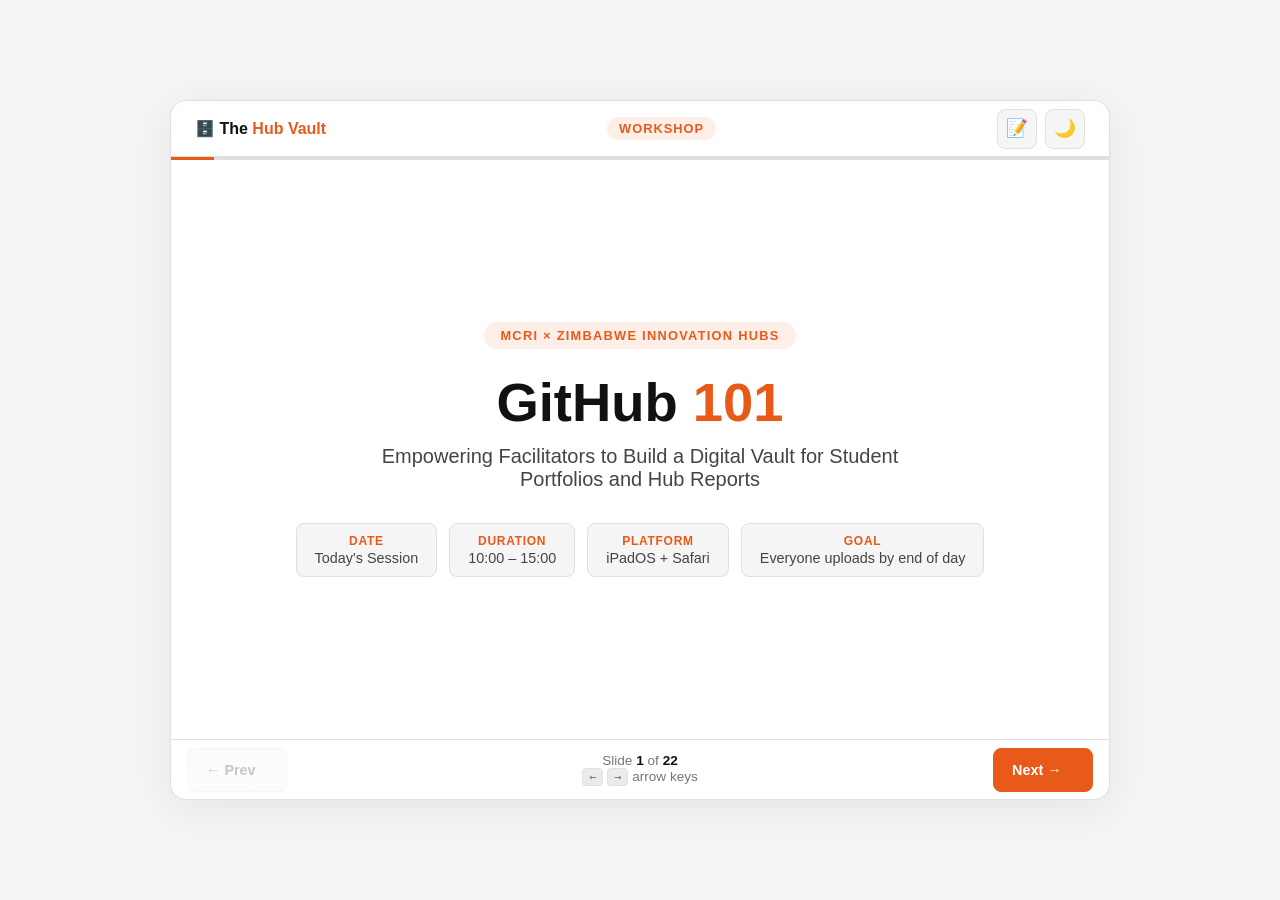
==== hub-workshop-presentation.html @ 920cb9e8 "Moved presentation to accomodate github pages" ====
<!DOCTYPE html>
<html lang="en">
<head>
  <meta charset="UTF-8" />
  <meta name="viewport" content="width=device-width, initial-scale=1.0" />
  <title>MCRI × Hub Facilitator Workshop — GitHub 101</title>
  <script>
    (function(){
      var t = localStorage.getItem('hub-vault-theme') ||
        (window.matchMedia('(prefers-color-scheme: dark)').matches ? 'dark' : 'light');
      document.documentElement.setAttribute('data-theme', t);
    })();
  </script>
  <style>
    /* ── Variables ─────────────────────────────────────────── */
    :root {
      --bg: #ffffff;
      --bg2: #f5f5f5;
      --bg3: #ebebeb;
      --card: #ffffff;
      --text: #111111;
      --text2: #444444;
      --text3: #777777;
      --accent: #e85a1a;
      --accent-h: #ff6b2b;
      --accent-bg: rgba(232, 90, 26, 0.1);
      --border: #e0e0e0;
      --shadow: rgba(0,0,0,0.07);
      --green: #16a34a;
      --green-bg: rgba(22,163,74,0.1);
      --amber: #d97706;
      --amber-bg: rgba(217,119,6,0.1);
      --blue: #2563eb;
      --blue-bg: rgba(37,99,235,0.1);
    }
    [data-theme="dark"] {
      --bg: #0f0f0f;
      --bg2: #1a1a1a;
      --bg3: #252525;
      --card: #1e1e1e;
      --text: #f0f0f0;
      --text2: #b0b0b0;
      --text3: #666666;
      --accent: #ff6b2b;
      --accent-h: #ff8c55;
      --accent-bg: rgba(255,107,43,0.12);
      --border: #333333;
      --shadow: rgba(0,0,0,0.35);
      --green: #22c55e;
      --green-bg: rgba(34,197,94,0.1);
      --amber: #fbbf24;
      --amber-bg: rgba(251,191,36,0.1);
      --blue: #60a5fa;
      --blue-bg: rgba(96,165,250,0.1);
    }

    /* ── Reset ─────────────────────────────────────────────── */
    *, *::before, *::after { box-sizing: border-box; margin: 0; padding: 0; }
    html { height: 100%; }
    body {
      height: 100%;
      font-family: -apple-system, BlinkMacSystemFont, 'Segoe UI', sans-serif;
      background: var(--bg2);
      color: var(--text);
      display: flex;
      align-items: center;
      justify-content: center;
      padding: 20px;
      overflow: hidden;
      transition: background .2s, color .2s;
    }

    /* ── Presentation Card ──────────────────────────────────── */
    #presentation-card {
      display: flex;
      flex-direction: column;
      width: 100%;
      max-width: 940px;
      height: min(700px, calc(100vh - 40px));
      background: var(--card);
      border: 1px solid var(--border);
      border-radius: 16px;
      box-shadow: 0 8px 48px var(--shadow);
      overflow: hidden;
      transition: height .3s ease;
    }
    #presentation-card.tall {
      height: calc(100vh - 40px);
    }
    ul, ol { padding-left: 1.4em; }
    li { margin-bottom: .45em; color: var(--text2); line-height: 1.6; font-size: 1rem; }
    strong { color: var(--text); font-weight: 700; }
    code {
      font-family: 'SF Mono', 'Fira Code', monospace;
      font-size: .85em;
      background: var(--bg3);
      color: var(--accent);
      padding: 2px 6px;
      border-radius: 4px;
      border: 1px solid var(--border);
    }

    /* ── Header ────────────────────────────────────────────── */
    #header {
      flex-shrink: 0;
      display: flex;
      align-items: center;
      justify-content: space-between;
      padding: 0 24px;
      height: 56px;
      border-bottom: 1px solid var(--border);
      background: var(--card);
      gap: 12px;
      border-radius: 16px 16px 0 0;
    }
    .h-logo {
      font-weight: 800;
      font-size: 1rem;
      color: var(--text);
      white-space: nowrap;
    }
    .h-logo span { color: var(--accent); }
    .h-phase {
      font-size: .8rem;
      font-weight: 700;
      letter-spacing: .08em;
      text-transform: uppercase;
      background: var(--accent-bg);
      color: var(--accent);
      padding: 4px 12px;
      border-radius: 100px;
      white-space: nowrap;
      transition: opacity .3s;
    }
    .h-controls {
      display: flex;
      align-items: center;
      gap: 8px;
    }
    .icon-btn {
      width: 40px; height: 40px;
      display: flex; align-items: center; justify-content: center;
      background: var(--bg2);
      border: 1px solid var(--border);
      border-radius: 8px;
      cursor: pointer;
      font-size: 1.1rem;
      color: var(--text2);
      transition: background .15s, border-color .15s;
      flex-shrink: 0;
    }
    .icon-btn:hover { background: var(--accent-bg); border-color: var(--accent); color: var(--accent); }
    .icon-btn.active { background: var(--accent-bg); border-color: var(--accent); color: var(--accent); }

    /* ── Progress Bar ──────────────────────────────────────── */
    #progress-bar {
      flex-shrink: 0;
      height: 3px;
      background: var(--border);
    }
    #progress-fill {
      height: 100%;
      background: var(--accent);
      transition: width .3s ease;
    }

    /* ── Slide Stage ───────────────────────────────────────── */
    #stage {
      flex: 1;
      overflow-y: auto;
      position: relative;
    }

    /* ── Slides ────────────────────────────────────────────── */
    .slide {
      display: none;
      padding: 32px 28px 20px;
      max-width: 860px;
      width: 100%;
      margin: 0 auto;
      animation: fadeIn .25s ease;
    }
    .slide.active { display: block; }
    @keyframes fadeIn { from { opacity: 0; transform: translateY(8px); } to { opacity: 1; transform: none; } }

    /* Cover slide */
    .slide-cover {
      display: none;
      flex-direction: column;
      align-items: center;
      justify-content: center;
      text-align: center;
      min-height: 100%;
      padding: 40px 24px;
    }
    .slide-cover.active { display: flex; }
    .cover-eyebrow {
      display: inline-block;
      background: var(--accent-bg);
      color: var(--accent);
      font-size: .8rem;
      font-weight: 700;
      letter-spacing: .1em;
      text-transform: uppercase;
      padding: 6px 16px;
      border-radius: 100px;
      margin-bottom: 24px;
    }
    .cover-title {
      font-size: clamp(2rem, 6vw, 3.4rem);
      font-weight: 900;
      line-height: 1.1;
      margin-bottom: 12px;
    }
    .cover-title span { color: var(--accent); }
    .cover-sub {
      font-size: clamp(1rem, 2.5vw, 1.25rem);
      color: var(--text2);
      max-width: 540px;
      margin-bottom: 32px;
    }
    .cover-meta {
      display: flex;
      flex-wrap: wrap;
      gap: 12px;
      justify-content: center;
    }
    .meta-pill {
      background: var(--bg2);
      border: 1px solid var(--border);
      border-radius: 8px;
      padding: 10px 18px;
      font-size: .9rem;
      color: var(--text2);
    }
    .meta-pill strong { color: var(--accent); display: block; font-size: .75rem; text-transform: uppercase; letter-spacing: .06em; margin-bottom: 2px; }

    /* Break / Lunch slide */
    .slide-break {
      display: none;
      flex-direction: column;
      align-items: center;
      justify-content: center;
      text-align: center;
      min-height: 100%;
      padding: 40px 24px;
    }
    .slide-break.active { display: flex; }
    .break-icon { font-size: 5rem; margin-bottom: 16px; }
    .break-title { font-size: clamp(1.8rem, 5vw, 3rem); font-weight: 900; margin-bottom: 8px; }
    .break-time { font-size: 1.1rem; color: var(--text2); margin-bottom: 24px; }
    .break-note {
      background: var(--bg2);
      border: 1px solid var(--border);
      border-radius: 12px;
      padding: 16px 24px;
      font-size: .95rem;
      color: var(--text2);
      max-width: 480px;
    }

    /* Slide header */
    .slide-phase {
      font-size: .75rem;
      font-weight: 700;
      letter-spacing: .1em;
      text-transform: uppercase;
      color: var(--accent);
      margin-bottom: 6px;
    }
    .slide-title {
      font-size: clamp(1.8rem, 4.5vw, 2.6rem);
      font-weight: 800;
      margin-bottom: 8px;
      line-height: 1.15;
    }
    .slide-subtitle {
      font-size: 1.05rem;
      color: var(--text2);
      margin-bottom: 24px;
      max-width: 640px;
    }

    /* Card grid */
    .cards {
      display: grid;
      grid-template-columns: repeat(auto-fit, minmax(220px, 1fr));
      gap: 16px;
      margin-bottom: 16px;
    }
    .cards-2 { grid-template-columns: repeat(auto-fit, minmax(300px, 1fr)); }
    .card {
      background: var(--card);
      border: 1px solid var(--border);
      border-radius: 12px;
      padding: 22px 20px;
      box-shadow: 0 2px 8px var(--shadow);
    }
    .card-icon { font-size: 2.6rem; margin-bottom: 12px; display: block; }
    .card h3 { font-size: 1.2rem; margin-bottom: 8px; }
    .card h4 { font-size: 1.05rem; margin-bottom: 8px; }
    .card p { font-size: 1rem; color: var(--text2); margin: 0; line-height: 1.5; }
    .card.accent { border-color: var(--accent); border-top: 3px solid var(--accent); }
    .card.green { border-top: 3px solid var(--green); }
    .card.amber { border-top: 3px solid var(--amber); }
    .card.blue { border-top: 3px solid var(--blue); }

    /* Callout */
    .callout {
      border-left: 4px solid var(--accent);
      background: var(--accent-bg);
      border-radius: 0 8px 8px 0;
      padding: 14px 18px;
      margin-bottom: 16px;
      font-size: .95rem;
    }
    .callout strong { color: var(--accent); display: block; margin-bottom: 4px; }
    .callout.warning { border-left-color: var(--amber); background: var(--amber-bg); }
    .callout.warning strong { color: var(--amber); }
    .callout.success { border-left-color: var(--green); background: var(--green-bg); }
    .callout.success strong { color: var(--green); }
    .callout.info { border-left-color: var(--blue); background: var(--blue-bg); }
    .callout.info strong { color: var(--blue); }

    /* Step badge (used inside cards on step slides) */
    .step-badge {
      width: 44px; height: 44px;
      background: var(--accent);
      color: #fff;
      border-radius: 50%;
      display: flex; align-items: center; justify-content: center;
      font-weight: 800; font-size: 1.3rem;
      margin-bottom: 12px;
      flex-shrink: 0;
    }

    /* TOC */
    .toc-list { list-style: none; padding: 0; display: flex; flex-direction: column; gap: 8px; }
    .toc-item {
      display: flex;
      align-items: center;
      gap: 14px;
      background: var(--card);
      border: 1px solid var(--border);
      border-radius: 10px;
      padding: 14px 18px;
      cursor: pointer;
      transition: border-color .15s, background .15s;
      text-decoration: none;
      color: var(--text);
    }
    .toc-item:hover { border-color: var(--accent); background: var(--accent-bg); }
    .toc-time {
      font-size: .8rem;
      font-weight: 700;
      color: var(--accent);
      background: var(--accent-bg);
      padding: 3px 8px;
      border-radius: 6px;
      white-space: nowrap;
    }
    .toc-item h4 { font-size: .95rem; margin: 0; }
    .toc-item p { font-size: .8rem; color: var(--text3); margin: 0; }
    .toc-dot {
      width: 10px; height: 10px;
      border-radius: 50%;
      background: var(--border);
      flex-shrink: 0;
    }
    .toc-dot.orange { background: var(--accent); }
    .toc-dot.green { background: var(--green); }
    .toc-dot.blue { background: var(--blue); }
    .toc-dot.amber { background: var(--amber); }
    .toc-dot.gray { background: var(--text3); }

    /* Comparison */
    .compare { display: grid; grid-template-columns: 1fr 1fr; gap: 12px; margin-bottom: 16px; }
    .compare-col { border-radius: 10px; padding: 20px; }
    .compare-col.bad { background: rgba(239,68,68,.09); border: 1px solid rgba(239,68,68,.25); }
    .compare-col.good { background: var(--green-bg); border: 1px solid rgba(22,163,74,.25); }
    .compare-col h4 { margin-bottom: 10px; font-size: .9rem; }
    .compare-col.bad h4 { color: #ef4444; }
    .compare-col.good h4 { color: var(--green); }

    /* Table */
    .tbl-wrap { overflow-x: auto; border: 1px solid var(--border); border-radius: 10px; margin-bottom: 16px; }
    table { width: 100%; border-collapse: collapse; font-size: .9rem; }
    thead { background: var(--accent); color: #fff; }
    thead th { padding: 11px 14px; text-align: left; font-weight: 700; }
    tbody td { padding: 11px 14px; color: var(--text2); border-bottom: 1px solid var(--border); }
    tbody tr:last-child td { border-bottom: none; }
    tbody tr:nth-child(even) { background: var(--bg2); }

    /* Notes panel */
    #notes-panel {
      flex-shrink: 0;
      background: var(--bg2);
      border-top: 2px solid var(--accent);
      padding: 14px 24px;
      display: none;
      max-height: 160px;
      overflow-y: auto;
    }
    #notes-panel.visible { display: block; }
    #notes-panel strong { color: var(--accent); font-size: .8rem; text-transform: uppercase; letter-spacing: .08em; display: block; margin-bottom: 6px; }
    #notes-panel p, #notes-panel ul, #notes-panel li {
      font-size: .9rem;
      color: var(--text2);
      margin-bottom: 4px;
    }

    /* Footer Nav */
    #footer {
      flex-shrink: 0;
      display: flex;
      align-items: center;
      justify-content: space-between;
      padding: 0 16px;
      height: 60px;
      border-top: 1px solid var(--border);
      background: var(--card);
      gap: 12px;
      border-radius: 0 0 16px 16px;
    }
    .nav-btn {
      display: flex; align-items: center; gap: 6px;
      min-width: 100px; height: 44px;
      padding: 0 18px;
      background: var(--bg2);
      border: 1px solid var(--border);
      border-radius: 8px;
      cursor: pointer;
      font-size: .9rem;
      font-weight: 600;
      color: var(--text2);
      transition: all .15s;
      white-space: nowrap;
    }
    .nav-btn:hover:not(:disabled) { background: var(--accent-bg); border-color: var(--accent); color: var(--accent); }
    .nav-btn:disabled { opacity: .3; cursor: not-allowed; }
    .nav-btn.primary { background: var(--accent); border-color: var(--accent); color: #fff; }
    .nav-btn.primary:hover:not(:disabled) { background: var(--accent-h); border-color: var(--accent-h); color: #fff; }
    .slide-counter {
      font-size: .85rem;
      color: var(--text3);
      text-align: center;
      flex: 1;
    }
    .slide-counter strong { color: var(--text); }

    /* Keyboard hint */
    .kbd {
      display: inline-flex; align-items: center; justify-content: center;
      background: var(--bg3);
      border: 1px solid var(--border);
      border-radius: 4px;
      padding: 1px 6px;
      font-size: .75rem;
      font-family: monospace;
      color: var(--text3);
    }

    /* Scrollbar */
    #stage::-webkit-scrollbar { width: 5px; }
    #stage::-webkit-scrollbar-track { background: transparent; }
    #stage::-webkit-scrollbar-thumb { background: var(--border); border-radius: 3px; }

    /* Responsive */
    @media (max-width: 600px) {
      .slide { padding: 24px 16px 16px; }
      .cards { grid-template-columns: 1fr; }
      .cards-2 { grid-template-columns: 1fr; }
      .compare { grid-template-columns: 1fr; }
      .nav-btn { min-width: 80px; padding: 0 12px; font-size: .85rem; }
      #header { padding: 0 14px; }
    }
  </style>
</head>
<body>

<!-- ── Presentation Card ──────────────────────────────────── -->
<div id="presentation-card">

<!-- ── Header ─────────────────────────────────────────────── -->
<div id="header">
  <div class="h-logo">🗄️ The <span>Hub Vault</span></div>
  <div class="h-phase" id="phase-label">Workshop</div>
  <div class="h-controls">
    <button class="icon-btn" id="notes-toggle" title="Toggle facilitator notes (N)">📝</button>
    <button class="icon-btn" id="theme-btn" title="Toggle light/dark mode">🌙</button>
  </div>
</div>

<!-- ── Progress Bar ───────────────────────────────────────── -->
<div id="progress-bar"><div id="progress-fill"></div></div>

<!-- ── Slide Stage ────────────────────────────────────────── -->
<div id="stage">

  <!-- ════════════════════════════════════════════════════════
       SLIDE 1 — COVER
       ════════════════════════════════════════════════════════ -->
  <div class="slide slide-cover" data-phase="Workshop" data-notes="Welcome everyone. Give people 5 minutes to settle and get their iPads out. Start on time — a workshop that starts late sets the wrong tone.">
    <div class="cover-eyebrow">MCRI × Zimbabwe Innovation Hubs</div>
    <h1 class="cover-title">GitHub <span>101</span></h1>
    <p class="cover-sub">Empowering Facilitators to Build a Digital Vault for Student Portfolios and Hub Reports</p>
    <div class="cover-meta">
      <div class="meta-pill"><strong>Date</strong>Today's Session</div>
      <div class="meta-pill"><strong>Duration</strong>10:00 – 15:00</div>
      <div class="meta-pill"><strong>Platform</strong>iPadOS + Safari</div>
      <div class="meta-pill"><strong>Goal</strong>Everyone uploads by end of day</div>
    </div>
  </div>

  <!-- ════════════════════════════════════════════════════════
       SLIDE 2 — TABLE OF CONTENTS
       ════════════════════════════════════════════════════════ -->
  <div class="slide" data-phase="Agenda" data-notes="Walk through the agenda quickly. Ask if anyone has a hard stop before 15:00. Confirm Wi-Fi is working NOW — not at the moment someone needs to upload.">
    <p class="slide-phase">Today's Plan</p>
    <h2 class="slide-title">What We're Covering</h2>
    <ul class="toc-list">
      <li class="toc-item" onclick="goToSlide(2)">
        <div class="toc-dot orange"></div>
        <span class="toc-time">10:00–10:45</span>
        <div><h4>Phase 1: The "Why" &amp; The Digital Vault</h4><p>What GitHub is, the iPad wipe problem, the Receipts demo</p></div>
      </li>
      <li class="toc-item" onclick="goToSlide(6)">
        <div class="toc-dot orange"></div>
        <span class="toc-time">10:45–11:30</span>
        <div><h4>Phase 2: The iPad-to-GitHub Pipeline</h4><p>Live demo + everyone uploads their first PDF</p></div>
      </li>
      <li class="toc-item" onclick="goToSlide(13)">
        <div class="toc-dot gray"></div>
        <span class="toc-time">11:30–11:45</span>
        <div><h4>☕ Break</h4><p>15 minutes</p></div>
      </li>
      <li class="toc-item" onclick="goToSlide(14)">
        <div class="toc-dot blue"></div>
        <span class="toc-time">11:45–13:00</span>
        <div><h4>Phase 3: Ownership — Creating Hub Repos</h4><p>Everyone builds their own hub repository</p></div>
      </li>
      <li class="toc-item" onclick="goToSlide(17)">
        <div class="toc-dot gray"></div>
        <span class="toc-time">13:00–14:00</span>
        <div><h4>🍽️ Lunch</h4><p>1 hour</p></div>
      </li>
      <li class="toc-item" onclick="goToSlide(18)">
        <div class="toc-dot green"></div>
        <span class="toc-time">14:00–14:45</span>
        <div><h4>Phase 4: Training the Trainers</h4><p>Scenario practice, student handover, weekly routines</p></div>
      </li>
      <li class="toc-item" onclick="goToSlide(20)">
        <div class="toc-dot amber"></div>
        <span class="toc-time">14:45–15:00</span>
        <div><h4>Closing &amp; The Golden Link</h4><p>Bookmarks, call to action, send-off</p></div>
      </li>
    </ul>
  </div>

  <!-- ════════════════════════════════════════════════════════
       SLIDE 3 — PHASE 1: THE PROBLEM
       ════════════════════════════════════════════════════════ -->
  <div class="slide" data-phase="Phase 1 — The Why" data-notes="This is your hook. Ask the room: 'Has anyone had a student lose their work?' Let them answer. The pain is real — make them feel it before you offer the solution. Don't rush past this slide.">
    <p class="slide-phase">Phase 1 — 10:00 to 10:45</p>
    <h2 class="slide-title">The Problem We're Solving</h2>
    <div class="callout warning">
      <strong>⚠️ The iPad Wipe Problem</strong>
      At the end of every cohort, hub iPads are reset. Every presentation, every project, every piece of student work — gone. Unless it's somewhere else.
    </div>
    <div class="compare">
      <div class="compare-col bad">
        <h4>❌ Without GitHub</h4>
        <ul>
          <li>iPad gets wiped — everything gone</li>
          <li>No proof. No portfolio. No record.</li>
          <li>Sponsors can't see what their money funded</li>
        </ul>
      </div>
      <div class="compare-col good">
        <h4>✅ With GitHub</h4>
        <ul>
          <li>iPad wipe? Doesn't matter</li>
          <li>Every upload is timestamped — permanent proof</li>
          <li>Sponsors see everything, from anywhere, no login</li>
        </ul>
      </div>
    </div>
    <div class="callout">
      <strong>The Blunt Truth</strong>
      If it's not on GitHub, it didn't happen. That's the rule. That's what we're here to fix today.
    </div>
  </div>

  <!-- ════════════════════════════════════════════════════════
       SLIDE 4 — WHAT IS GITHUB
       ════════════════════════════════════════════════════════ -->
  <div class="slide" data-phase="Phase 1 — The Why" data-notes="Don't say 'version control' or 'Git repository'. Use only these three analogies. Point to each card as you explain. Ask: 'Which of these three would help your students most?' Get answers.">
    <p class="slide-phase">Phase 1 — What is GitHub?</p>
    <h2 class="slide-title">Three Things GitHub Does For Us</h2>
    <p class="slide-subtitle">Forget the technical definition. Here is what it actually means for your hub.</p>
    <div class="cards">
      <div class="card accent">
        <span class="card-icon">📁</span>
        <h3>The Folder</h3>
        <p>Cloud storage for every project file — accessible from any device, forever.</p>
      </div>
      <div class="card accent">
        <span class="card-icon">⏳</span>
        <h3>The Time Machine</h3>
        <p>Delete a slide Monday — GitHub has it from Sunday. Nothing is ever truly lost.</p>
      </div>
      <div class="card accent">
        <span class="card-icon">🛂</span>
        <h3>The Digital Passport</h3>
        <p><em>"I showed up. I did the work. Here is the proof."</em></p>
      </div>
    </div>
  </div>

  <!-- ════════════════════════════════════════════════════════
       SLIDE 5 — THE TOUR + THE RECEIPTS
       ════════════════════════════════════════════════════════ -->
  <div class="slide" data-phase="Phase 1 — The Why" data-notes="Open the demo repository on the big screen NOW. Narrate as you scroll. Then click the Commits count — show the timestamp list. Say: 'This student uploaded at 2:47 PM on a Tuesday. That is a receipt. That is what we are building today.'">
    <p class="slide-phase">Phase 1 — The Live Demo</p>
    <h2 class="slide-title">What a Real Repository Looks Like</h2>
    <div class="cards">
      <div class="card">
        <span class="card-icon">📂</span>
        <h3>The File List</h3>
        <p>Every uploaded PDF in one place. No email. No WhatsApp. Just a link.</p>
      </div>
      <div class="card">
        <span class="card-icon">📖</span>
        <h3>The README</h3>
        <p>The front cover. Tells visitors what this hub is and what they'll find here.</p>
      </div>
      <div class="card green">
        <span class="card-icon">🕐</span>
        <h3>The Commits Tab</h3>
        <p>Every upload is timestamped. Who uploaded, what file, exact date and time. These are the receipts.</p>
      </div>
    </div>
    <div class="callout warning">
      <strong>⚠️ The Rule</strong>
      "I did the work" is a claim. A commit dated Tuesday at 2:47 PM is evidence. Teach this difference from day one.
    </div>
  </div>

  <!-- ════════════════════════════════════════════════════════
       SLIDE 7 — ACCOUNT CHECK
       ════════════════════════════════════════════════════════ -->
  <div class="slide" data-phase="Phase 1 — The Why" data-notes="Walk the room. Do NOT stand at the front. Move between tables. The 40-minute mark is the deadline for this — if someone is stuck, pair them with a buddy immediately and move on. Don't let one blocked person stall the entire room.">
    <p class="slide-phase">Phase 1 — Account Check</p>
    <h2 class="slide-title">Everyone In Before We Move On</h2>
    <div class="callout warning">
      <strong>⚠️ Do This Now — Deadline: 10:40 AM</strong>
      Everyone must be logged into GitHub on their iPad before Phase 2 starts. A person who can't log in during the pipeline demo falls 30 minutes behind instantly.
    </div>
    <div class="cards">
      <div class="card">
        <span class="card-icon">✅</span>
        <h3>Already Logged In</h3>
        <p>Open Safari → <code>github.com</code> → profile picture in top right. You're ready.</p>
      </div>
      <div class="card">
        <span class="card-icon">🔑</span>
        <h3>Forgot Password</h3>
        <p>Tap "Forgot password" → check email. Can't access email? Pair with a buddy now.</p>
      </div>
      <div class="card">
        <span class="card-icon">🆕</span>
        <h3>No Account Yet</h3>
        <p><code>github.com</code> → "Sign up." Username must be professional: <code>TendaiMoyo</code> not <code>coolkid99</code>.</p>
      </div>
    </div>
  </div>

  <!-- ════════════════════════════════════════════════════════
       SLIDE 8 — PHASE 2: PIPELINE OVERVIEW
       ════════════════════════════════════════════════════════ -->
  <div class="slide" data-phase="Phase 2 — The Pipeline" data-notes="Mirror your iPad to the big screen NOW. Say: 'Watch me do this end-to-end first, then you will do it.' Do the full demo at a slow, visible pace. THEN let them follow along.">
    <p class="slide-phase">Phase 2 — 10:45 to 11:30</p>
    <h2 class="slide-title">The iPad-to-GitHub Pipeline</h2>
    <p class="slide-subtitle">Four steps. This is the workflow your students will repeat every week.</p>
    <div class="cards">
      <div class="card">
        <span class="step-badge">1</span>
        <h3>Keynote — Create</h3>
        <p>One slide: "Hello from [Your Hub]." Any theme, any size.</p>
      </div>
      <div class="card">
        <span class="step-badge">2</span>
        <h3>Export — PDF</h3>
        <p>Tap ··· → Export → PDF → <strong>Good</strong> quality. PDFs open everywhere — Keynote files don't.</p>
      </div>
      <div class="card">
        <span class="step-badge">3</span>
        <h3>Save — Files App</h3>
        <p>Save to Files with a clear name: <code>Hello-HarareHub-YourName.pdf</code></p>
      </div>
      <div class="card">
        <span class="step-badge">4</span>
        <h3>Upload — GitHub</h3>
        <p>Safari → repo → Add file → Upload → select PDF → commit message → Commit.</p>
      </div>
    </div>
  </div>

  <!-- ════════════════════════════════════════════════════════
       SLIDE 9 — STEP 1: KEYNOTE
       ════════════════════════════════════════════════════════ -->
  <div class="slide" data-phase="Phase 2 — The Pipeline" data-notes="Keep this fast — everyone already knows Keynote. The point is that we're creating something real to upload. If anyone doesn't have Keynote, they can use Pages or even write a title on a plain slide. The app doesn't matter — the PDF does.">
    <p class="slide-phase">Phase 2 — Step 1</p>
    <h2 class="slide-title">Keynote: Create Your Slide</h2>
    <div class="callout info">
      <strong>🖥️ Mirror Your iPad Now</strong>
      Everyone watches you first. Then they copy. Don't let them race ahead.
    </div>
    <div class="cards cards-2">
      <div class="card">
        <h4>What to Create</h4>
        <ul style="margin-top:8px;">
          <li>Open Keynote on your iPad</li>
          <li>Create a new presentation — any theme</li>
          <li>Title slide only: <em>"Hello from [Your Hub Name]"</em></li>
          <li>Add your name as subtitle</li>
          <li>That's it — one slide is enough for this demo</li>
        </ul>
      </div>
      <div class="card">
        <h4>Why Not Just Upload the Keynote?</h4>
        <p style="margin-bottom:10px;">A <code>.key</code> file only opens in Apple Keynote. A PDF opens in:</p>
        <ul>
          <li>Any web browser</li>
          <li>Any phone or tablet</li>
          <li>A sponsor's Windows laptop</li>
          <li>GitHub's built-in viewer — no download needed</li>
        </ul>
      </div>
    </div>
  </div>

  <!-- ════════════════════════════════════════════════════════
       SLIDE 10 — STEP 2: EXPORT PDF
       ════════════════════════════════════════════════════════ -->
  <div class="slide" data-phase="Phase 2 — The Pipeline" data-notes="This is the step most people get wrong — they pick 'Best' quality and their file is 50MB and won't upload. Say this clearly: 'Good quality. Not Best. Good.' Point at the slide.">
    <p class="slide-phase">Phase 2 — Step 2</p>
    <h2 class="slide-title">Export as PDF from Keynote</h2>
    <div class="cards">
      <div class="card">
        <span class="step-badge">1</span>
        <h3>Tap the three dots (···)</h3>
        <p>Top-right corner of Keynote — the overflow menu.</p>
      </div>
      <div class="card">
        <span class="step-badge">2</span>
        <h3>Tap "Export" → PDF</h3>
        <p>Select PDF from the format options.</p>
      </div>
      <div class="card">
        <span class="step-badge">3</span>
        <h3>Choose Quality: GOOD</h3>
        <p>Best = 50MB+. Good = under 5MB. GitHub limit is 25MB. <strong>Always choose Good.</strong></p>
      </div>
      <div class="card">
        <span class="step-badge">4</span>
        <h3>Tap Export to confirm</h3>
        <p>PDF is generated. A share sheet appears next.</p>
      </div>
    </div>
    <div class="callout warning">
      <strong>⚠️ Say this out loud</strong>
      "Good. Not Best. Good. Best = file too large to upload."
    </div>
  </div>

  <!-- ════════════════════════════════════════════════════════
       SLIDE 11 — STEP 3: SAVE TO FILES
       ════════════════════════════════════════════════════════ -->
  <div class="slide" data-phase="Phase 2 — The Pipeline" data-notes="The most common issue here: people tap 'Save to Files' and don't know where it saved. Tell them: On My iPad → Keynote is where it usually goes. OR use the Recents section. Name the file properly — this matters for finding it in the next step.">
    <p class="slide-phase">Phase 2 — Step 3</p>
    <h2 class="slide-title">Save to the Files App</h2>
    <div class="cards">
      <div class="card">
        <span class="step-badge">1</span>
        <h3>Tap "Save to Files"</h3>
        <p>From the share sheet after export. Look for the Files icon.</p>
      </div>
      <div class="card">
        <span class="step-badge">2</span>
        <h3>Choose save location</h3>
        <p><strong>On My iPad</strong> or <strong>iCloud Drive</strong>. Either works — remember which.</p>
      </div>
      <div class="card">
        <span class="step-badge">3</span>
        <h3>Rename the file</h3>
        <p><code>Hello-HarareHub-TendaiMoyo.pdf</code> — Hub + Name. No spaces.</p>
      </div>
      <div class="card">
        <span class="step-badge">4</span>
        <h3>Tap Save — then verify</h3>
        <p>Open Files app and confirm your PDF is there before switching to Safari.</p>
      </div>
    </div>
    <div class="callout">
      <strong>💡 Quick Check</strong>
      Don't move to Step 4 until you can see your PDF in the Files app.
    </div>
  </div>

  <!-- ════════════════════════════════════════════════════════
       SLIDE 12 — STEP 4: UPLOAD TO GITHUB
       ════════════════════════════════════════════════════════ -->
  <div class="slide" data-phase="Phase 2 — The Pipeline" data-notes="Write the collaboration repo URL on a whiteboard or post it in your group chat NOW so everyone can navigate to it. Don't make them type it from memory.">
    <p class="slide-phase">Phase 2 — Step 4</p>
    <h2 class="slide-title">Upload to GitHub in Safari</h2>
    <div class="cards">
      <div class="card">
        <span class="step-badge">1</span>
        <h3>Open Safari → Collaboration Repo</h3>
        <p>Use the URL on screen or in the group chat. Confirm you're logged in.</p>
      </div>
      <div class="card">
        <span class="step-badge">2</span>
        <h3>Tap "Add file" → "Upload files"</h3>
        <p>Near the top of the file list. Don't see it? You're not logged in.</p>
      </div>
      <div class="card">
        <span class="step-badge">3</span>
        <h3>Find your PDF</h3>
        <p>On My iPad → Keynote → select file. Or use Recents at the top of the picker.</p>
      </div>
      <div class="card">
        <span class="step-badge">4</span>
        <h3>Write commit message → Commit</h3>
        <p><em>"Hello from [Hub Name] — [Your Name]"</em> → tap the green Commit button.</p>
      </div>
    </div>
  </div>

  <!-- ════════════════════════════════════════════════════════
       SLIDE 13 — THE ACTIVITY
       ════════════════════════════════════════════════════════ -->
  <div class="slide" data-phase="Phase 2 — The Pipeline" data-notes="Give everyone 10 minutes to do this on their own. Walk the room. Don't do it for them — guide with questions: 'Where are you stuck?' Don't touch anyone's iPad unless absolutely necessary.">
    <p class="slide-phase">Phase 2 — Group Activity</p>
    <h2 class="slide-title">Now It's Your Turn</h2>
    <p class="slide-subtitle">Every facilitator creates a "Hello" PDF and uploads it to the shared Collaboration Repository.</p>
    <div class="callout">
      <strong>📋 Your Task</strong>
      Follow the 4-step pipeline to upload your Hello PDF to the shared repo. Your file name must include your hub name and your name: <code>Hello-[HubName]-[YourName].pdf</code>
    </div>
    <div class="cards">
      <div class="card green">
        <h4>✅ When You're Done</h4>
        <ul style="margin-top:8px;">
          <li>You can see your file in the repo file list</li>
          <li>The Commits count has gone up by 1</li>
          <li>Your commit message is visible in the history</li>
        </ul>
      </div>
      <div class="card amber">
        <h4>⚠️ If You're Stuck</h4>
        <ul style="margin-top:8px;">
          <li>Check you're logged into GitHub in Safari</li>
          <li>Check the file exists in your Files app</li>
          <li>Refresh the page and try again</li>
          <li>Raise your hand — a buddy or facilitator will help</li>
        </ul>
      </div>
    </div>
  </div>

  <!-- ════════════════════════════════════════════════════════
       SLIDE 14 — THE MAGIC MOMENT
       ════════════════════════════════════════════════════════ -->
  <div class="slide" data-phase="Phase 2 — The Pipeline" data-notes="This is the most important moment of the workshop. Wait until most people have uploaded — aim for 80%+ before doing the refresh. The gasp when 20+ files appear is the moment they go from 'I understand it' to 'I BELIEVE it'. Don't rush it.">
    <p class="slide-phase">Phase 2 — The Magic Moment</p>
    <h2 class="slide-title">Watch What Happens When We Refresh</h2>
    <div class="callout success">
      <strong>✨ Do This Now on the Big Screen</strong>
      Refresh the Collaboration Repository. Watch every facilitator's "Hello" PDF appear — all at once. This is a live, shared space. It's working in real time.
    </div>
    <div class="cards cards-2">
      <div class="card">
        <span class="card-icon">🎯</span>
        <h3>What Just Happened</h3>
        <p>20+ files. 20+ people. One link. No email, no WhatsApp, no "can you send it again."</p>
      </div>
      <div class="card">
        <span class="card-icon">💬</span>
        <h3>The Point</h3>
        <p>Every PDF is someone who showed up. The repository is proof of a community.</p>
      </div>
    </div>
  </div>

  <!-- ════════════════════════════════════════════════════════
       SLIDE 15 — BREAK
       ════════════════════════════════════════════════════════ -->
  <div class="slide slide-break" data-phase="Break" data-notes="Use the break to walk around and check: who struggled most? Who finished fastest? Make a mental note — the fast ones become peer helpers in Phase 3.">
    <div class="break-icon">☕</div>
    <h2 class="break-title">Break Time</h2>
    <p class="break-time">11:30 – 11:45 | Back in 15 minutes</p>
    <div class="break-note">Facilitators: use this time to check that everyone who struggled has a buddy lined up for Phase 3. The transition from following along to working independently is where people get lost.</div>
  </div>

  <!-- ════════════════════════════════════════════════════════
       SLIDE 16 — PHASE 3: CREATE HUB REPO
       ════════════════════════════════════════════════════════ -->
  <div class="slide" data-phase="Phase 3 — Ownership" data-notes="Phase 3 is about independence. They're no longer uploading to YOUR repo — they're building their own. The goal: every facilitator leaves today with a live hub repository.">
    <p class="slide-phase">Phase 3 — 11:45 to 13:00</p>
    <h2 class="slide-title">Create Your Own Hub Repository</h2>
    <p class="slide-subtitle">This is the repository that will represent your hub for the entire 2026 cohort.</p>
    <div class="tbl-wrap">
      <table>
        <thead><tr><th>Hub</th><th>Repository Name</th></tr></thead>
        <tbody>
          <tr><td>Mosi-oa-Tunya</td><td><code>MosiHub-Cohort-2026</code></td></tr>
          <tr><td>Harare</td><td><code>HarareHub-Cohort-2026</code></td></tr>
          <tr><td>Bulawayo</td><td><code>BulawayoHub-Cohort-2026</code></td></tr>
          <tr><td>Mutare</td><td><code>MutareHub-Cohort-2026</code></td></tr>
          <tr><td>Gweru</td><td><code>GweruHub-Cohort-2026</code></td></tr>
          <tr><td>Other</td><td><code>[HubName]Hub-Cohort-2026</code></td></tr>
        </tbody>
      </table>
    </div>
    <div class="callout">
      <strong>Settings to Use</strong>
      Visibility: <strong>Public</strong> (sponsors need to see it without a login). Tick "Add a README file." Everything else: default.
    </div>
  </div>

  <!-- ════════════════════════════════════════════════════════
       SLIDE 17 — MOCK REPORT TASK
       ════════════════════════════════════════════════════════ -->
  <div class="slide" data-phase="Phase 3 — Ownership" data-notes="Give 20–25 minutes for this. Some people will finish quickly — send them to help others. The 'mock report' content doesn't matter: it's the upload workflow they're practicing.">
    <p class="slide-phase">Phase 3 — Task</p>
    <h2 class="slide-title">Upload a Mock Weekly Report</h2>
    <p class="slide-subtitle">Practice the full workflow using your own hub repository.</p>
    <div class="cards cards-2">
      <div class="card">
        <h4>📋 The Task</h4>
        <ul style="margin-top:8px;">
          <li>Open Keynote → create a 2-slide "mock" weekly report</li>
          <li>Slide 1: Hub name + Week number + Date</li>
          <li>Slide 2: "X students attended. Topic: [anything]"</li>
          <li>Export as PDF → Good quality</li>
          <li>Save to Files: <code>Week-01-[HubName]-Report.pdf</code></li>
          <li>Upload to <strong>your own hub repo</strong></li>
          <li>Commit message: <em>"Week 1 mock report — [Hub Name]"</em></li>
        </ul>
      </div>
      <div class="card">
        <h4>✅ Done When...</h4>
        <ul style="margin-top:8px;">
          <li>Your hub repository has at least 1 commit</li>
          <li>The PDF is visible in the file list</li>
          <li>The commit message is descriptive</li>
          <li>You can copy the repo URL and share it</li>
        </ul>
        <div class="callout success" style="margin-top: 12px;">
          <strong>🏆 Bonus</strong>
          Create a <code>reports/</code> folder by typing <code>reports/</code> before the filename when uploading.
        </div>
      </div>
    </div>
    <div class="callout info" style="margin-top: 4px;">
      <strong>📋 Checkpoint — Before Moving On</strong>
      Post your repository URL in the group chat now. We'll spot-check 3 on the big screen together.
    </div>
  </div>

  <!-- ════════════════════════════════════════════════════════
       SLIDE 18 — FILE MANAGEMENT
       ════════════════════════════════════════════════════════ -->
  <div class="slide" data-phase="Phase 3 — Ownership" data-notes="Keep this short — 10 minutes max. The key message: we almost never delete. GitHub's power is that nothing is lost. Renaming and editing are for polish, not for regular workflow.">
    <p class="slide-phase">Phase 3 — File Management</p>
    <h2 class="slide-title">Editing, Renaming &amp; Deleting Files</h2>
    <div class="cards">
      <div class="card">
        <span class="card-icon">✏️</span>
        <h3>Editing a File</h3>
        <p>Click file → pencil icon. For PDFs: just upload a new version instead.</p>
      </div>
      <div class="card">
        <span class="card-icon">🗑️</span>
        <h3>Deleting a File</h3>
        <p>Removed from view — but stays in commit history forever. Nothing is truly erased.</p>
      </div>
      <div class="card">
        <span class="card-icon">🔒</span>
        <h3>Public vs. Private</h3>
        <p><strong>Hub repos = Public.</strong> Sponsors must see the work without needing a GitHub login.</p>
      </div>
    </div>
    <div class="callout warning">
      <strong>⚠️ Our Rule</strong>
      Hub repositories should always be <strong>Public</strong>. Sponsors should never need a GitHub account to see the work we are doing.
    </div>
  </div>

  <!-- ════════════════════════════════════════════════════════
       SLIDE 19 — LUNCH
       ════════════════════════════════════════════════════════ -->
  <div class="slide slide-break" data-phase="Lunch" data-notes="During lunch: identify the 2–3 most confident facilitators. Ask them if they'd be willing to be 'Floor Helpers' for Phase 4 — walking the room while you present. This multiplies your reach significantly.">
    <div class="break-icon">🍽️</div>
    <h2 class="break-title">Lunch Break</h2>
    <p class="break-time">13:00 – 14:00 | Back in one hour</p>
    <div class="break-note">If you haven't finished Phase 3, use this time to complete your hub repository. Phase 4 assumes your repo is live — you need it to follow along.</div>
  </div>

  <!-- ════════════════════════════════════════════════════════
       SLIDE 21 — PHASE 4: SCENARIO TRAINING
       ════════════════════════════════════════════════════════ -->
  <div class="slide" data-phase="Phase 4 — Training" data-notes="Run this as a discussion — pose the scenario, wait for answers, then show the solution. Don't rush to the answer. The facilitators who talk through the problem out loud are the ones who remember the solution. Give them 3 minutes to discuss in pairs.">
    <p class="slide-phase">Phase 4 — 14:00 to 14:45</p>
    <h2 class="slide-title">Scenario: What Would You Do?</h2>
    <div class="callout amber">
      <strong>🎭 Scenario</strong>
      A student tells you: <em>"I finished my Blue's Adventure presentation but the iPad was wiped at the end of last cohort and my Keynote file is gone."</em>
    </div>
    <div class="cards cards-2">
      <div class="card">
        <h4>Without GitHub</h4>
        <p>Nothing you can do. The work is gone. No proof, no portfolio, no record.</p>
      </div>
      <div class="card green">
        <h4>With GitHub</h4>
        <p>Check the repo. Committed? It's there — timestamped, permanent. Not committed? That's the lesson they never forget.</p>
      </div>
    </div>
    <div class="callout">
      <strong>💬 The Question to Ask Students</strong>
      "Did you upload it to GitHub?" That's it. Two outcomes: yes (they're safe) or no (they learn the rule the hard way, once).
    </div>
  </div>

  <!-- ════════════════════════════════════════════════════════
       SLIDE 22 — THE HANDOVER + WEEKLY ROUTINE
       ════════════════════════════════════════════════════════ -->
  <div class="slide" data-phase="Phase 4 — Training" data-notes="Open the Hub Vault → Student Zone on the big screen now. Walk through it as if you are a student. Then ask: 'When in your weekly schedule could this realistically happen?' Get a specific day and time from each facilitator — not 'sometime during the week.'">
    <p class="slide-phase">Phase 4 — Teaching &amp; Habits</p>
    <h2 class="slide-title">Hand It Over &amp; Make It Stick</h2>
    <div class="cards">
      <div class="card accent">
        <span class="card-icon">🎓</span>
        <h3>Student Zone</h3>
        <p>Step-by-step pipeline, screenshots, plain language. Point students here on Day 1 — they can follow it independently.</p>
      </div>
      <div class="card accent">
        <span class="card-icon">📋</span>
        <h3>Cheat Sheet</h3>
        <p>"Safari froze" → send them here. "What is a commit?" → send them here. It answers the questions so you don't have to.</p>
      </div>
      <div class="card">
        <span class="card-icon">📅</span>
        <h3>GitHub Friday</h3>
        <p>Pick a fixed time. <em>"Every Friday at 2 PM, we upload."</em> Name the ritual — rituals with names get done, vague ones get skipped.</p>
      </div>
    </div>
    <div class="callout info">
      <strong>🖥️ Show on Screen</strong>
      Open The Hub Vault → Student Zone. Walk through it together before moving on.
    </div>
  </div>

  <!-- ════════════════════════════════════════════════════════
       SLIDE 24 — CLOSING: BOOKMARKS
       ════════════════════════════════════════════════════════ -->
  <div class="slide" data-phase="Closing" data-notes="Do this together, in real time, on everyone's iPad. Don't move to the next slide until every person has the Hub Vault bookmarked. It takes 60 seconds per person. This is the safety net — if they forget everything else, the bookmark leads them back.">
    <p class="slide-phase">Closing — 14:45 to 15:00</p>
    <h2 class="slide-title">The Bookmark Session</h2>
    <p class="slide-subtitle">Do this now, on your iPad, while we're all here together.</p>
    <div class="callout warning">
      <strong>⚠️ Do Not Skip This</strong>
      The Hub Vault is only useful if they can find it. A bookmark costs 10 seconds. Searching for a URL when a student is waiting costs 5 minutes of confusion.
    </div>
    <div class="cards cards-2">
      <div class="card">
        <span class="card-icon">📌</span>
        <h3>How to Bookmark (iPad Safari)</h3>
        <ol style="margin-top:8px; color: var(--text2);">
          <li>Open the page in Safari</li>
          <li>Tap the share icon → <strong>"Add Bookmark"</strong></li>
          <li>Name it and tap <strong>Save</strong></li>
        </ol>
      </div>
      <div class="card">
        <span class="card-icon">🔖</span>
        <h3>Three Bookmarks. That's It.</h3>
        <ul style="margin-top:8px;">
          <li>The Hub Vault</li>
          <li>Your hub's GitHub repository</li>
          <li>The Cheat Sheet page</li>
        </ul>
      </div>
    </div>
  </div>

  <!-- ════════════════════════════════════════════════════════
       SLIDE 25 — CLOSING
       ════════════════════════════════════════════════════════ -->
  <div class="slide" data-phase="Closing" data-notes="Say it with energy. The challenge is verifiable — you can check their repos at the end of the week. Leave this slide up as people pack up. Send the Hub Vault URL in the group chat right now.">
    <p class="slide-phase">Closing — Go Build the Vault</p>
    <h2 class="slide-title">One Real Upload Before Sunday</h2>
    <div class="cards">
      <div class="card green">
        <span class="card-icon">🏆</span>
        <h3>The Challenge</h3>
        <p>Upload one real document from your hub before Sunday. Not a test file — a real one. The commit timestamp tells the story.</p>
      </div>
      <div class="card accent">
        <span class="card-icon">🗄️</span>
        <h3>The Hub Vault</h3>
        <p>Student Zone · Cheat Sheet · Glossary. Everything in one place. Bookmark it now before you leave.</p>
      </div>
      <div class="card amber">
        <span class="card-icon">🛠️</span>
        <h3>If Something Breaks</h3>
        <ul style="margin-top:8px; font-size:.9rem;">
          <li><strong>Upload fails:</strong> Check Wi-Fi, check file size</li>
          <li><strong>File too big:</strong> Re-export at "Good" quality</li>
          <li><strong>Can't find file:</strong> Files app → Recents</li>
        </ul>
      </div>
    </div>
    <div class="callout success" style="margin-top: 4px;">
      <strong>✅ You Are Now a GitHub Facilitator</strong>
      Every upload is a student who showed up. Every repository is a hub that took its work seriously. Go build the vault.
    </div>
  </div>

</div><!-- end #stage -->

<!-- ── Notes Panel ────────────────────────────────────────── -->
<div id="notes-panel">
  <strong>📝 Facilitator Notes</strong>
  <p id="notes-content"></p>
</div>

<!-- ── Footer ─────────────────────────────────────────────── -->
<div id="footer">
  <button class="nav-btn" id="btn-prev" onclick="navigate(-1)" disabled>← Prev</button>
  <div class="slide-counter">
    Slide <strong id="current-num">1</strong> of <strong id="total-num">22</strong>
    <br/><span class="kbd">←</span> <span class="kbd">→</span> arrow keys
  </div>
  <button class="nav-btn primary" id="btn-next" onclick="navigate(1)">Next →</button>
</div>

</div><!-- end #presentation-card -->

<script>
(function(){
  'use strict';

  /* ── Theme ─────────────────────────────────────────────── */
  function applyTheme(t){
    document.documentElement.setAttribute('data-theme', t);
    var btn = document.getElementById('theme-btn');
    if(btn) btn.textContent = t === 'dark' ? '☀️' : '🌙';
    localStorage.setItem('hub-vault-theme', t);
  }
  document.getElementById('theme-btn').addEventListener('click', function(){
    var cur = document.documentElement.getAttribute('data-theme');
    applyTheme(cur === 'dark' ? 'light' : 'dark');
  });
  applyTheme(localStorage.getItem('hub-vault-theme') ||
    (window.matchMedia('(prefers-color-scheme: dark)').matches ? 'dark' : 'light'));

  /* ── Slides ────────────────────────────────────────────── */
  var slides = Array.from(document.querySelectorAll('#stage .slide'));
  var current = 0;
  var notesVisible = false;

  document.getElementById('total-num').textContent = slides.length;

  function showSlide(idx){
    slides[current].classList.remove('active');
    current = Math.max(0, Math.min(idx, slides.length - 1));
    var s = slides[current];
    s.classList.add('active');

    // Scroll stage to top
    document.getElementById('stage').scrollTop = 0;

    // Update counter
    document.getElementById('current-num').textContent = current + 1;

    // Update progress
    document.getElementById('progress-fill').style.width =
      ((current + 1) / slides.length * 100) + '%';

    // Update phase label
    document.getElementById('phase-label').textContent =
      s.dataset.phase || 'Workshop';

    // Update buttons
    document.getElementById('btn-prev').disabled = current === 0;
    document.getElementById('btn-next').disabled = current === slides.length - 1;

    // Tall card for TOC slide only
    document.getElementById('presentation-card').classList.toggle('tall', current === 1);

    // Update notes
    if(notesVisible){
      var notes = s.dataset.notes || '';
      document.getElementById('notes-content').textContent = notes || 'No notes for this slide.';
    }
  }

  window.navigate = function(dir){ showSlide(current + dir); };
  window.goToSlide = function(idx){ showSlide(idx); };

  /* ── Notes Toggle ──────────────────────────────────────── */
  document.getElementById('notes-toggle').addEventListener('click', function(){
    notesVisible = !notesVisible;
    var panel = document.getElementById('notes-panel');
    var btn = document.getElementById('notes-toggle');
    panel.classList.toggle('visible', notesVisible);
    btn.classList.toggle('active', notesVisible);
    if(notesVisible){
      var notes = slides[current].dataset.notes || 'No notes for this slide.';
      document.getElementById('notes-content').textContent = notes;
    }
  });

  /* ── Keyboard ──────────────────────────────────────────── */
  document.addEventListener('keydown', function(e){
    if(e.key === 'ArrowRight' || e.key === 'ArrowDown' || e.key === ' ') {
      e.preventDefault(); navigate(1);
    } else if(e.key === 'ArrowLeft' || e.key === 'ArrowUp') {
      e.preventDefault(); navigate(-1);
    } else if(e.key === 'n' || e.key === 'N') {
      document.getElementById('notes-toggle').click();
    } else if(e.key === 'Home') {
      e.preventDefault(); showSlide(0);
    } else if(e.key === 'End') {
      e.preventDefault(); showSlide(slides.length - 1);
    }
  });

  /* ── Init ──────────────────────────────────────────────── */
  showSlide(0);
})();
</script>
</body>
</html>
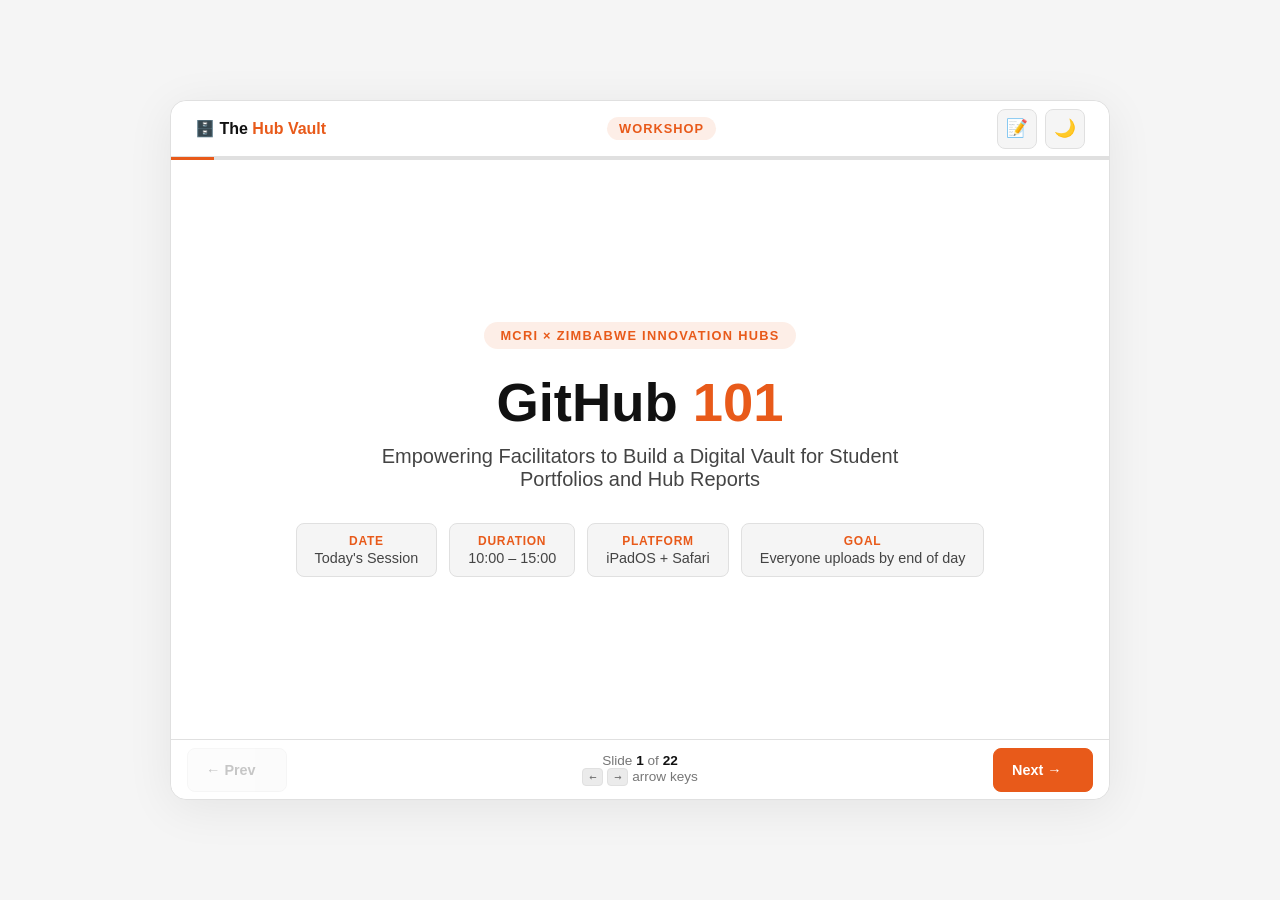
==== commit f4c1792b: "fix: rephrased text that was unclear" ====
--- a/hub-workshop-presentation.html
+++ b/hub-workshop-presentation.html
@@ -586,7 +586,7 @@
       </div>
     </div>
     <div class="callout">
-      <strong>The Blunt Truth</strong>
+      <strong>The New Motto</strong>
       If it's not on GitHub, it didn't happen. That's the rule. That's what we're here to fix today.
     </div>
   </div>
